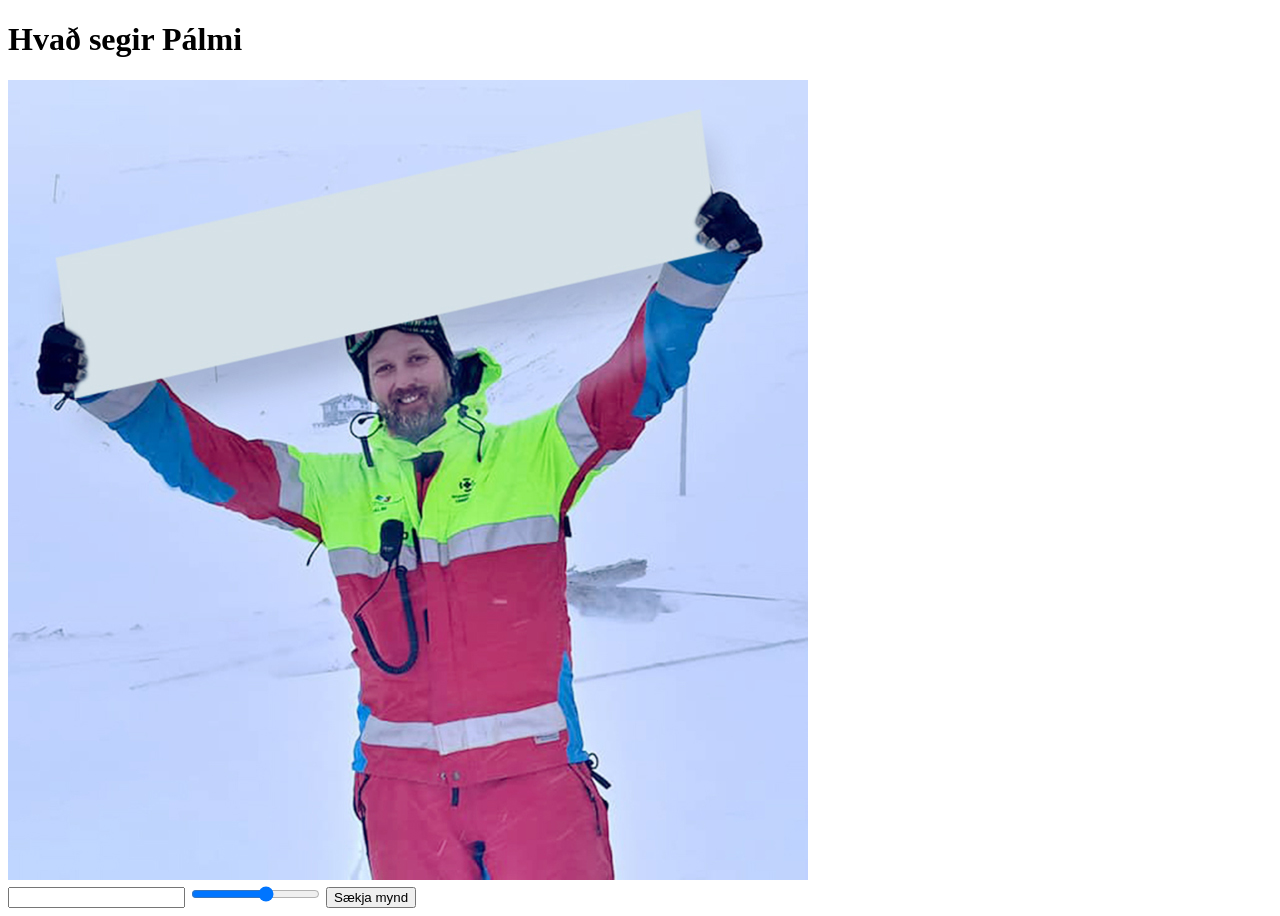
==== index.html @ c5399b24 "rename sdf" ====
<!DOCTYPE html>
<html lang="en">
  <head>
    <meta charset="utf-8">
    <title>Hvað segir Pálmi?</title>
    <!--<link rel="stylesheet" href="style.css"> -->
   
  </head>
  <body>
  	<h1>Hvað segir Pálmi</h1>
  	<div id=container>
  		<div id ="preview">
    		<canvas id="pcanv" width="800" height="800">
			</canvas>
    	</div>
    	<div id="controls">
 		<input id="typer" type="text" oninput="change(this.value)" />
 		<input type="range" min="1" max="100" value="60" oninput="fontchange(this.value)" class="slider" id="fSize">
 		<button id="download" download="PalmiSegir.png" href="" onclick="download(this)">Sækja mynd</button>   		
    	</div>
  	</div>
  </body>
   <script src="main.js"></script>
</html>
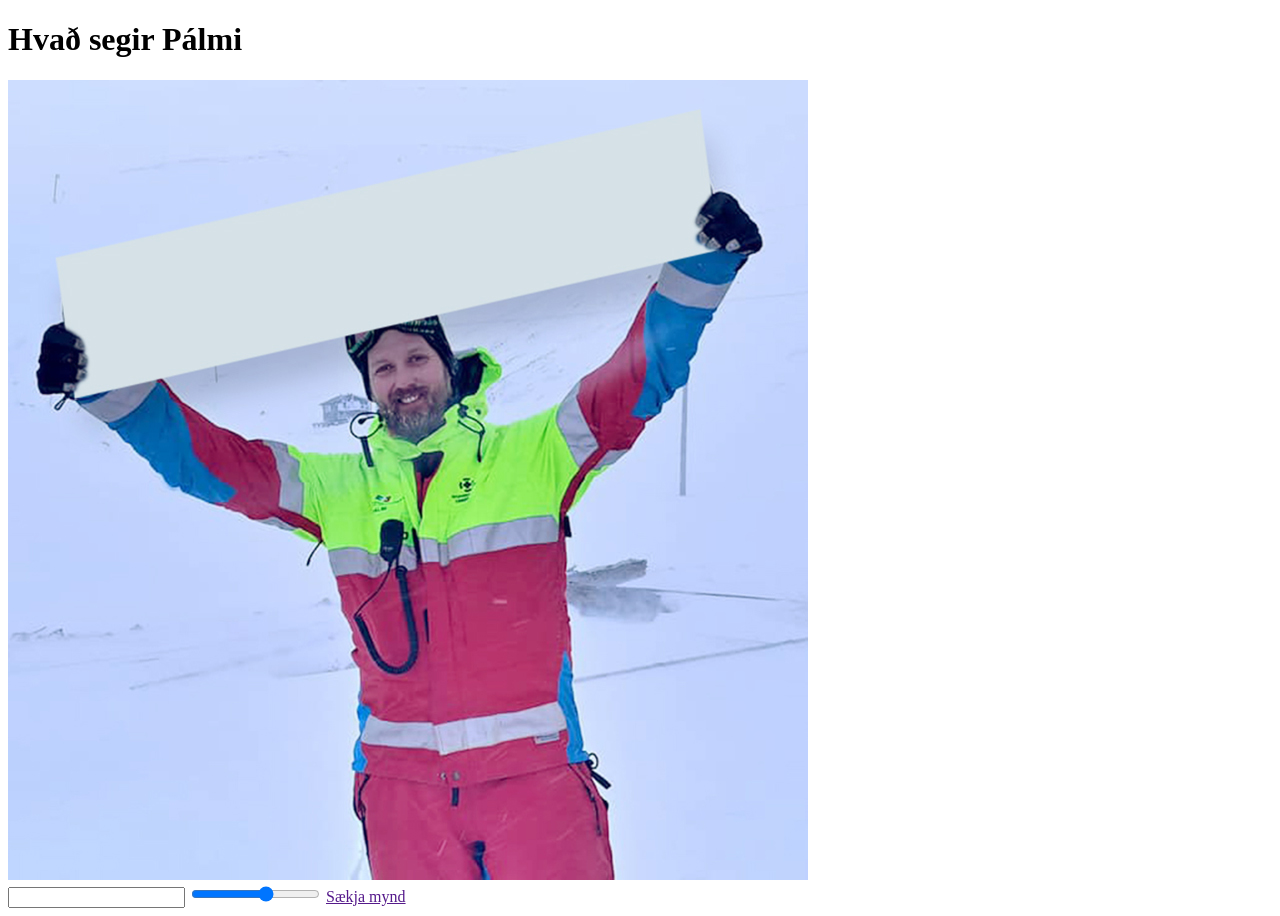
==== commit 7f10e983: "dl fixed" ====
--- a/index.html
+++ b/index.html
@@ -16,7 +16,7 @@
     	<div id="controls">
  		<input id="typer" type="text" oninput="change(this.value)" />
  		<input type="range" min="1" max="100" value="60" oninput="fontchange(this.value)" class="slider" id="fSize">
- 		<button id="download" download="PalmiSegir.png" href="" onclick="download(this)">Sækja mynd</button>   		
+ 		<a id="download" download="myImage.jpg" href="" onclick="imgdl(this)">Sækja mynd</a>   		
     	</div>
   	</div>
   </body>
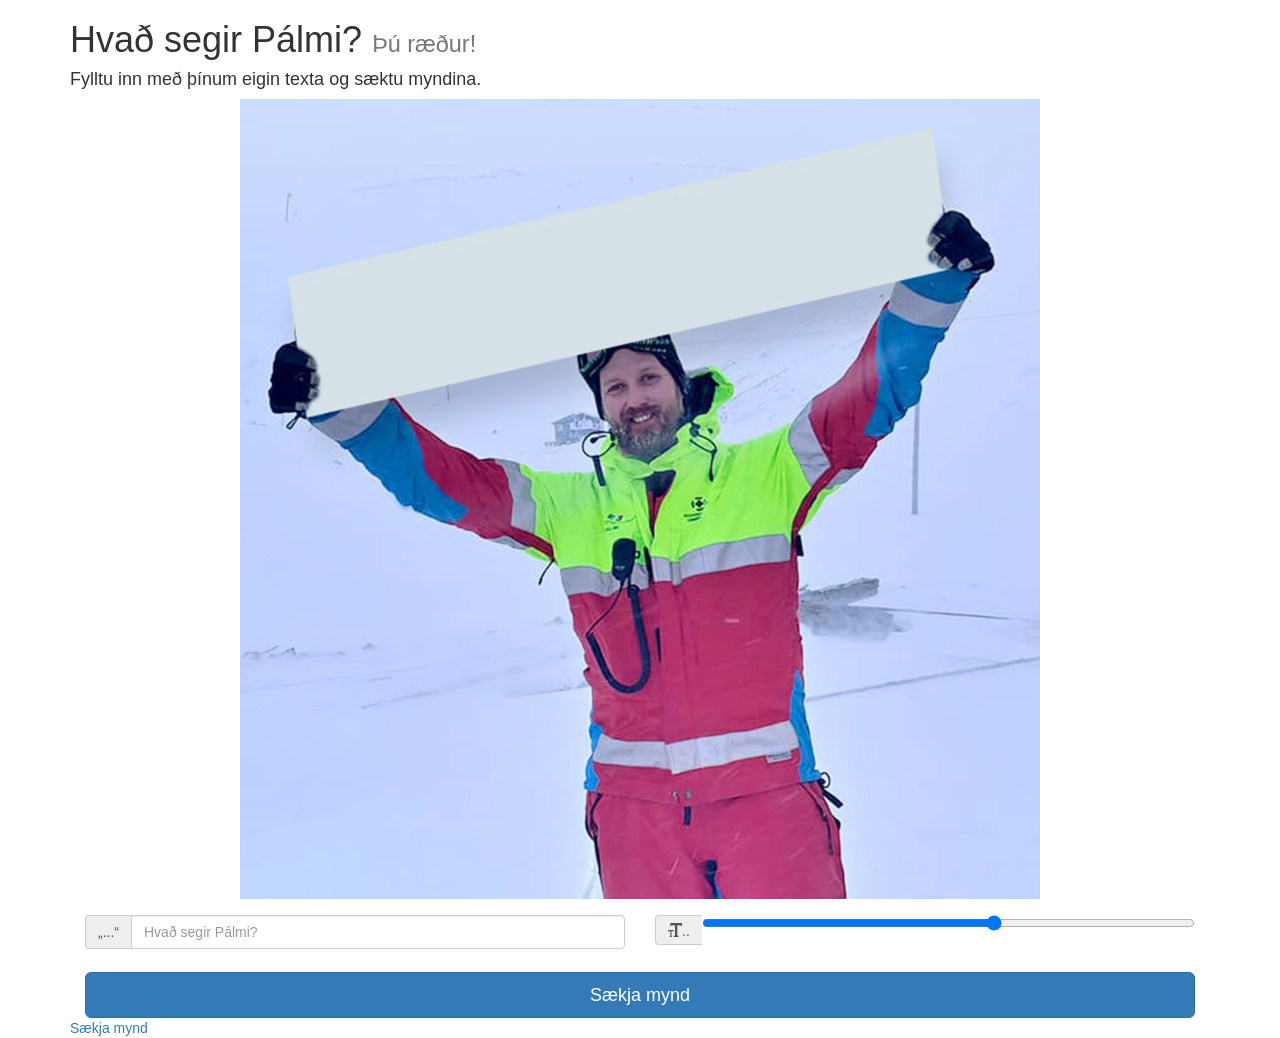
==== commit 25cc24fd: "css" ====
--- a/index.html
+++ b/index.html
@@ -3,22 +3,41 @@
   <head>
     <meta charset="utf-8">
     <title>Hvað segir Pálmi?</title>
-    <!--<link rel="stylesheet" href="style.css"> -->
+    <!-- Latest compiled and minified Bootstrap CSS -->
+    <link rel="stylesheet" href="https://stackpath.bootstrapcdn.com/bootstrap/3.4.1/css/bootstrap.min.css" integrity="sha384-HSMxcRTRxnN+Bdg0JdbxYKrThecOKuH5zCYotlSAcp1+c8xmyTe9GYg1l9a69psu" crossorigin="anonymous">
+    <link rel="stylesheet" href="palmi.css">
    
   </head>
   <body>
-  	<h1>Hvað segir Pálmi</h1>
-  	<div id=container>
-  		<div id ="preview">
+  	<div class="container">
+  		<h1>Hvað segir Pálmi?
+        <small>Þú ræður!</small>
+      </h1>
+      <h4>Fylltu inn með þínum eigin texta og sæktu myndina.</h4>
+      <div id ="preview">
     		<canvas id="pcanv" width="800" height="800">
 			</canvas>
     	</div>
     	<div id="controls">
- 		<input id="typer" type="text" oninput="change(this.value)" />
- 		<input type="range" min="1" max="100" value="60" oninput="fontchange(this.value)" class="slider" id="fSize">
- 		<a id="download" download="myImage.jpg" href="" onclick="imgdl(this)">Sækja mynd</a>   		
+        <div class="col-md-6 col-xs-12 col-sm-12">
+          <div class="input-group">
+            <span class="input-group-addon" id="imgtext">„...“</span>
+            <input type="text" class="form-control" placeholder="Hvað segir Pálmi?" aria-describedby="basic-addon1" oninput="change(this.value)">
+          </div>
+        </div>
+        <div class="col-md-6 col-xs-12 col-sm-12">
+          <div class="input-group">
+            <span class="input-group-addon" id="fontsize"> <span class="glyphicon glyphicon-text-size" aria-hidden="true"></span>.. </span><input type="range" min="1" max="100" value="60" oninput="fontchange(this.value)" class="slider" id="fSize">
+          </div>
+        </div>
+        <div class="col-md-12 col-xs-12 col-sm-12" id="dldiv">
+            <button type="button" class="btn btn-primary btn-lg btn-block" id="download" download="PalmiSegir.jpg" href="" onclick="imgdl(this)">Sækja mynd</button>
+        </div>
+        <div id="imagedl"><a id="download" download="PalmiSegir.jpg" href="" onclick="imgdl(this)">Sækja mynd</a></div>
     	</div>
   	</div>
   </body>
+  <script src="https://stackpath.bootstrapcdn.com/bootstrap/3.4.1/js/bootstrap.min.js" integrity="sha384-aJ21OjlMXNL5UyIl/XNwTMqvzeRMZH2w8c5cRVpzpU8Y5bApTppSuUkhZXN0VxHd" crossorigin="anonymous"></script>
    <script src="main.js"></script>
+   <script src="jquery-3.6.0.min.js"></script>
 </html>
--- a/palmi.css
+++ b/palmi.css
@@ -0,0 +1,14 @@
+#preview{
+	width: 100%;
+	text-align:center;
+}
+#pcanv {
+	display: inline;
+}
+.input-group{
+	margin-top:2%;
+}
+
+#dldiv{
+	margin-top:2%;
+}
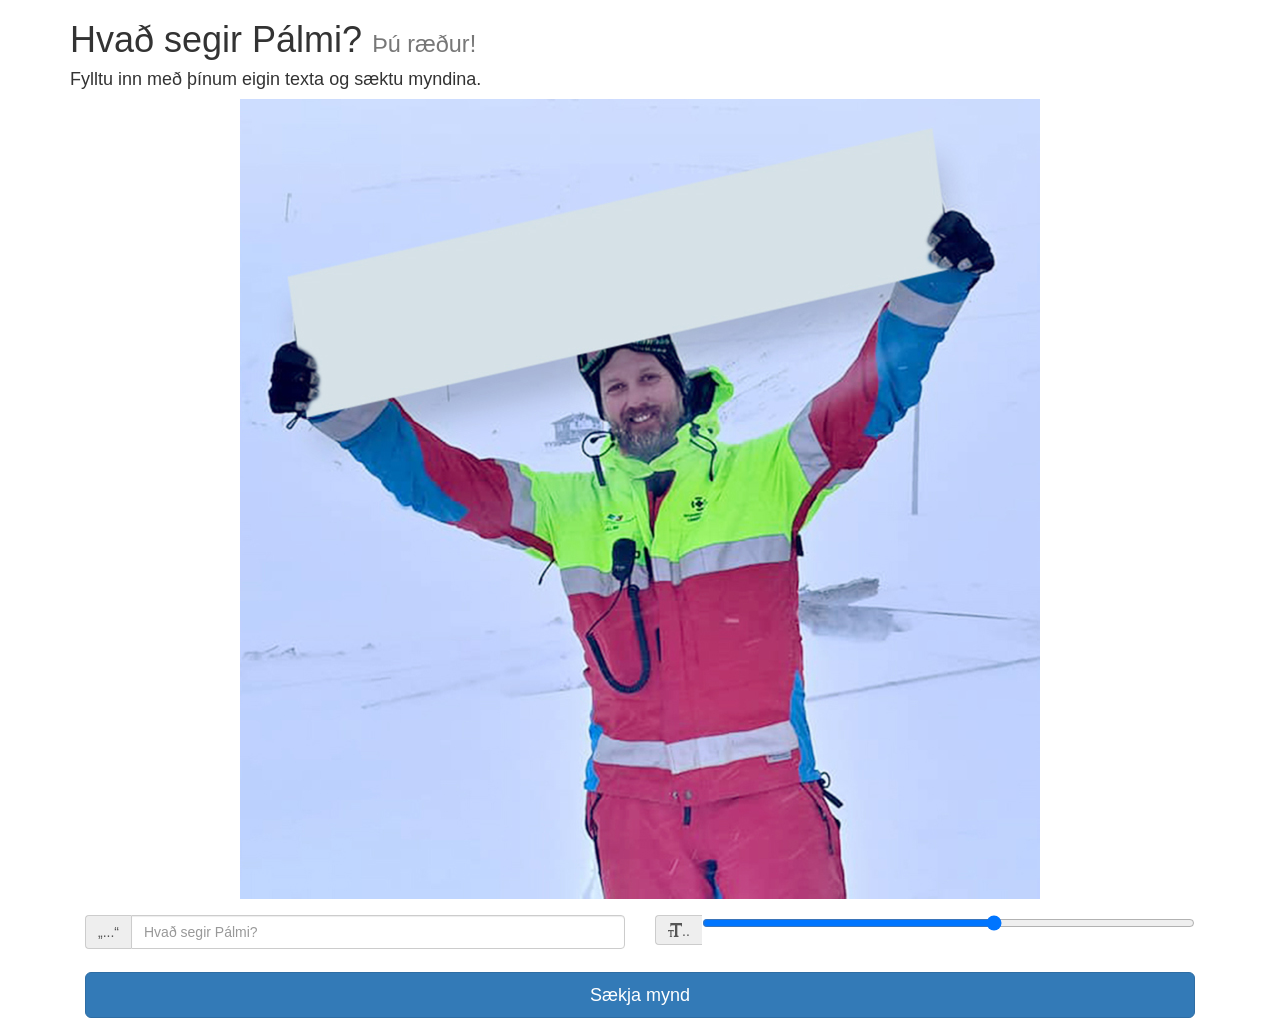
==== commit 2d9e731f: "href fixed" ====
--- a/index.html
+++ b/index.html
@@ -31,9 +31,8 @@
           </div>
         </div>
         <div class="col-md-12 col-xs-12 col-sm-12" id="dldiv">
-            <button type="button" class="btn btn-primary btn-lg btn-block" id="download" download="PalmiSegir.jpg" href="" onclick="imgdl(this)">Sækja mynd</button>
+            <a id="download" class="btn btn-primary btn-lg btn-block" download="PalmiSegir.jpg" href="" onclick="imgdl(this)">Sækja mynd</a>
         </div>
-        <div id="imagedl"><a id="download" download="PalmiSegir.jpg" href="" onclick="imgdl(this)">Sækja mynd</a></div>
     	</div>
   	</div>
   </body>
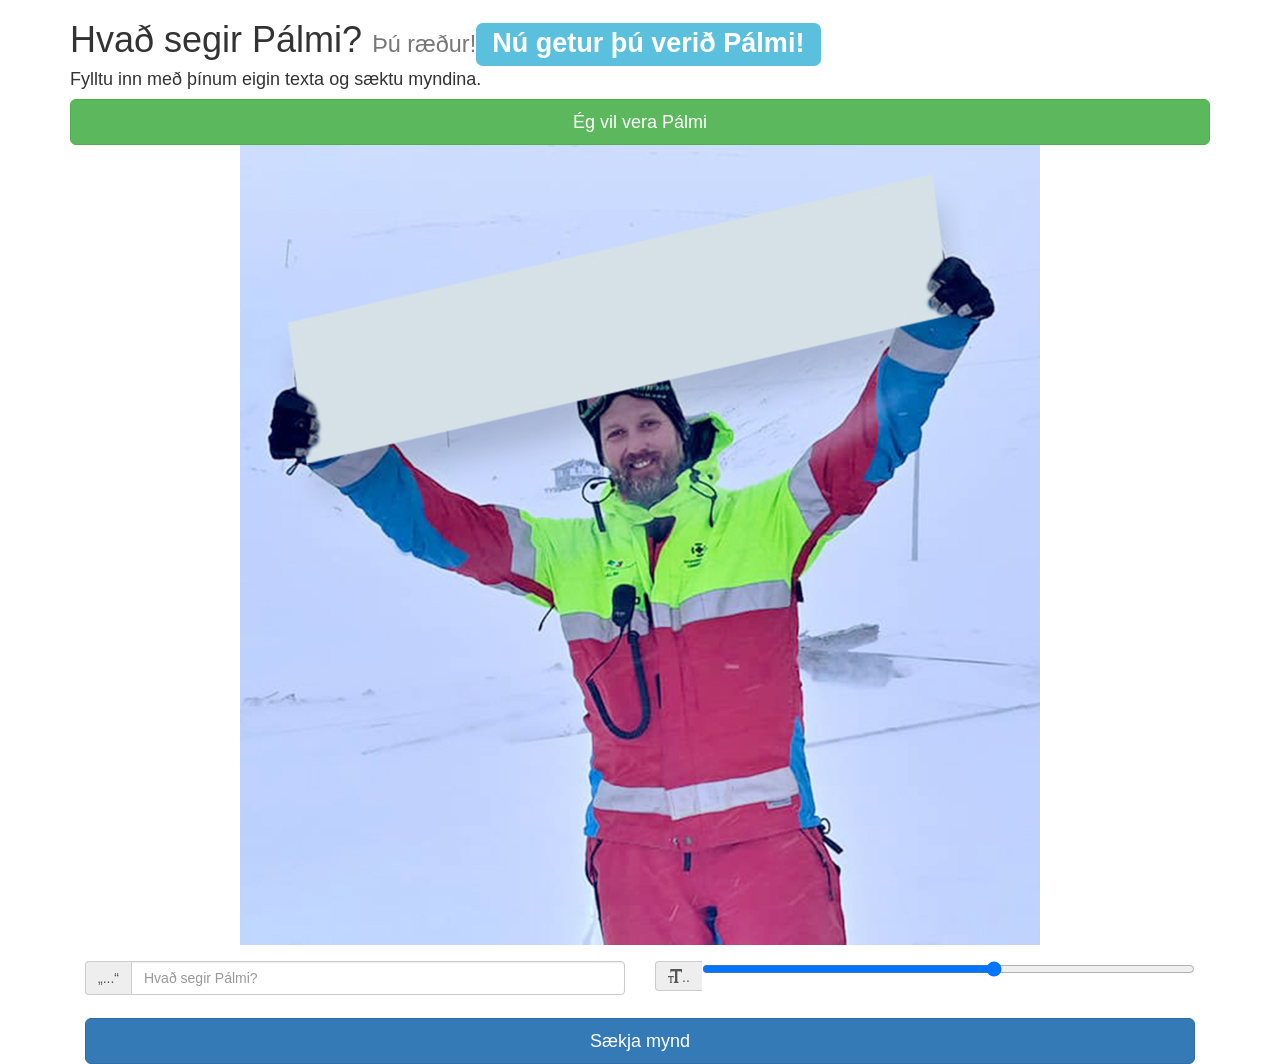
==== commit f613bdea: "sdfsd" ====
--- a/index.html
+++ b/index.html
@@ -2,8 +2,9 @@
 <html lang="en">
   <head>
     <meta charset="utf-8">
-    <title>Hvað segir Pálmi?</title>
+    <title>PálMeme</title>
     <!-- Latest compiled and minified Bootstrap CSS -->
+    <script src="jquery-3.6.0.min.js"></script>
     <link rel="stylesheet" href="https://stackpath.bootstrapcdn.com/bootstrap/3.4.1/css/bootstrap.min.css" integrity="sha384-HSMxcRTRxnN+Bdg0JdbxYKrThecOKuH5zCYotlSAcp1+c8xmyTe9GYg1l9a69psu" crossorigin="anonymous">
     <link rel="stylesheet" href="palmi.css">
    
@@ -11,18 +12,37 @@
   <body>
   	<div class="container">
   		<h1>Hvað segir Pálmi?
-        <small>Þú ræður!</small>
+        <small>Þú ræður!</small><span class="label label-info">Nú getur þú verið Pálmi!</span>
       </h1>
       <h4>Fylltu inn með þínum eigin texta og sæktu myndina.</h4>
-      <div id ="preview">
-    		<canvas id="pcanv" width="800" height="800">
-			</canvas>
-    	</div>
+      <div id="buttons">
+        <div id="snapButton">
+          <a id="snap" class="btn btn-primary btn-lg btn-block" onclick="picsnap()">Taka mynd</a>
+        </div>
+        <div id="veraPButton">
+          <a id="verap" class="btn btn-success btn-lg btn-block" onclick="verap()">Ég vil vera Pálmi</a>
+        </div>
+        <div id="editPButton">
+            <div class="col-md-6 col-xs-6 col-sm-6">
+               <a id="newsnap" class="btn btn-success btn-lg btn-block" onclick="newsnap()">Taka nýja mynd</a>
+            </div>
+            <div class="col-md-6 col-xs-6 col-sm-6">
+               <a id="stopp" class="btn btn-danger btn-lg btn-block" onclick="stopp()">Hætta að vera Pálmi</a>
+            </div>
+        </div>
+      </div>
+      <div id="buffer">
+        <div id ="preview">
+          <video id="video" playsinline autoplay></video>
+          <canvas id="vcanv" width="800" height="800"></canvas>
+      		<canvas id="pcanv" width="800" height="800"></canvas>
+      	</div>
+      </div>
     	<div id="controls">
         <div class="col-md-6 col-xs-12 col-sm-12">
           <div class="input-group">
             <span class="input-group-addon" id="imgtext">„...“</span>
-            <input type="text" class="form-control" placeholder="Hvað segir Pálmi?" aria-describedby="basic-addon1" oninput="change(this.value)">
+            <input type="text" class="form-control" id="palmisays" placeholder="Hvað segir Pálmi?" aria-describedby="basic-addon1" oninput="change(this.value)">
           </div>
         </div>
         <div class="col-md-6 col-xs-12 col-sm-12">
@@ -38,5 +58,4 @@
   </body>
   <script src="https://stackpath.bootstrapcdn.com/bootstrap/3.4.1/js/bootstrap.min.js" integrity="sha384-aJ21OjlMXNL5UyIl/XNwTMqvzeRMZH2w8c5cRVpzpU8Y5bApTppSuUkhZXN0VxHd" crossorigin="anonymous"></script>
    <script src="main.js"></script>
-   <script src="jquery-3.6.0.min.js"></script>
 </html>
--- a/palmi.css
+++ b/palmi.css
@@ -1,9 +1,23 @@
-#preview{
-	width: 100%;
+#buffer{
+	width:100%;
 	text-align:center;
 }
-#pcanv {
-	display: inline;
+#preview{
+	clear:both;
+	position:relative;
+	z-index: 1;
+	max-width: 800px;
+	text-align:center;
+	margin: 0 auto;
+}
+#vcanv {
+	display:none;
+	display: relative;
+}
+#vcanv{
+	left:0px;
+	top:0px;
+	z-index: -1;
 }
 .input-group{
 	margin-top:2%;
@@ -11,4 +25,18 @@
 
 #dldiv{
 	margin-top:2%;
+}
+#video {  
+		position:absolute;
+		left:39%;
+		top:27%;
+		z-index: -3;
+        -webkit-transform: scaleX(-1);  
+        transform: scaleX(-1);    
+}
+#snapButton{
+	display:none;
+}
+#editPButton{
+	display:none;
 }
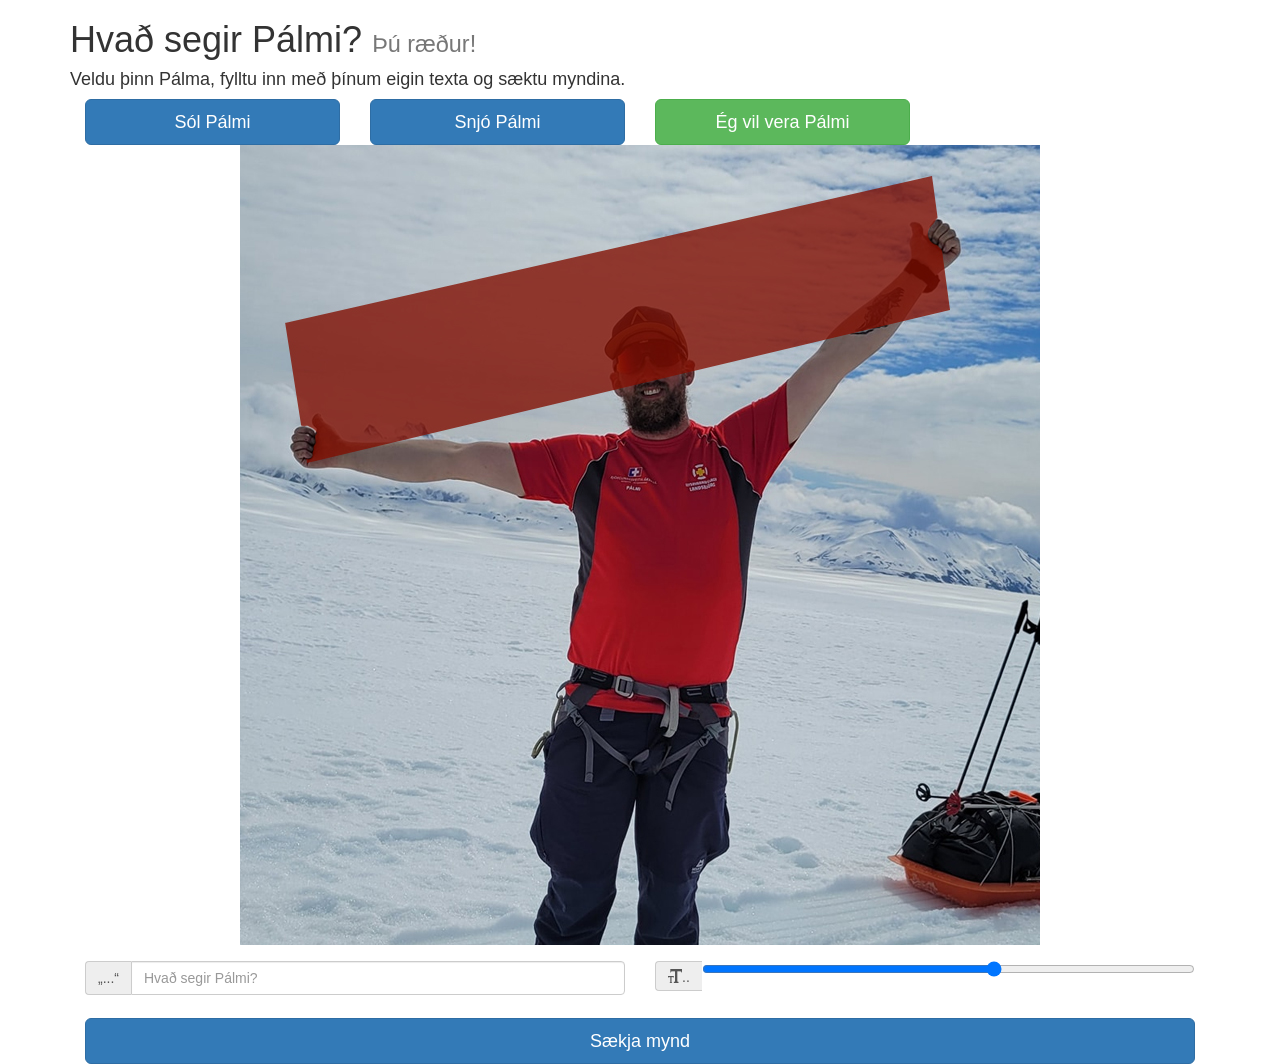
==== commit d9f498ce: "nyr palmi" ====
--- a/index.html
+++ b/index.html
@@ -12,15 +12,23 @@
   <body>
   	<div class="container">
   		<h1>Hvað segir Pálmi?
-        <small>Þú ræður!</small><span class="label label-info">Nú getur þú verið Pálmi!</span>
+        <small>Þú ræður!</small>
       </h1>
-      <h4>Fylltu inn með þínum eigin texta og sæktu myndina.</h4>
+      <h4>Veldu þinn Pálma, fylltu inn með þínum eigin texta og sæktu myndina.</h4>
       <div id="buttons">
         <div id="snapButton">
           <a id="snap" class="btn btn-primary btn-lg btn-block" onclick="picsnap()">Taka mynd</a>
         </div>
         <div id="veraPButton">
-          <a id="verap" class="btn btn-success btn-lg btn-block" onclick="verap()">Ég vil vera Pálmi</a>
+          <div class="col-md-3 col-xs-3 col-sm-4">
+            <a id="solp" class="btn btn-primary btn-lg btn-block" onclick="solp()">Sól Pálmi</a>
+          </div>
+          <div class="col-md-3 col-xs-3 col-sm-4">
+            <a id="snjop" class="btn btn-primary btn-lg btn-block" onclick="snjop()">Snjó Pálmi</a>
+          </div>
+          <div class="col-md-3 col-xs-3 col-sm-4">
+            <a id="verap" class="btn btn-success btn-lg btn-block" onclick="verap()">Ég vil vera Pálmi</a>
+          </div>
         </div>
         <div id="editPButton">
             <div class="col-md-6 col-xs-6 col-sm-6">
--- a/palmi.css
+++ b/palmi.css
@@ -30,9 +30,7 @@
 		position:absolute;
 		left:39%;
 		top:27%;
-		z-index: -3;
-        -webkit-transform: scaleX(-1);  
-        transform: scaleX(-1);    
+		z-index: -3;  
 }
 #snapButton{
 	display:none;
